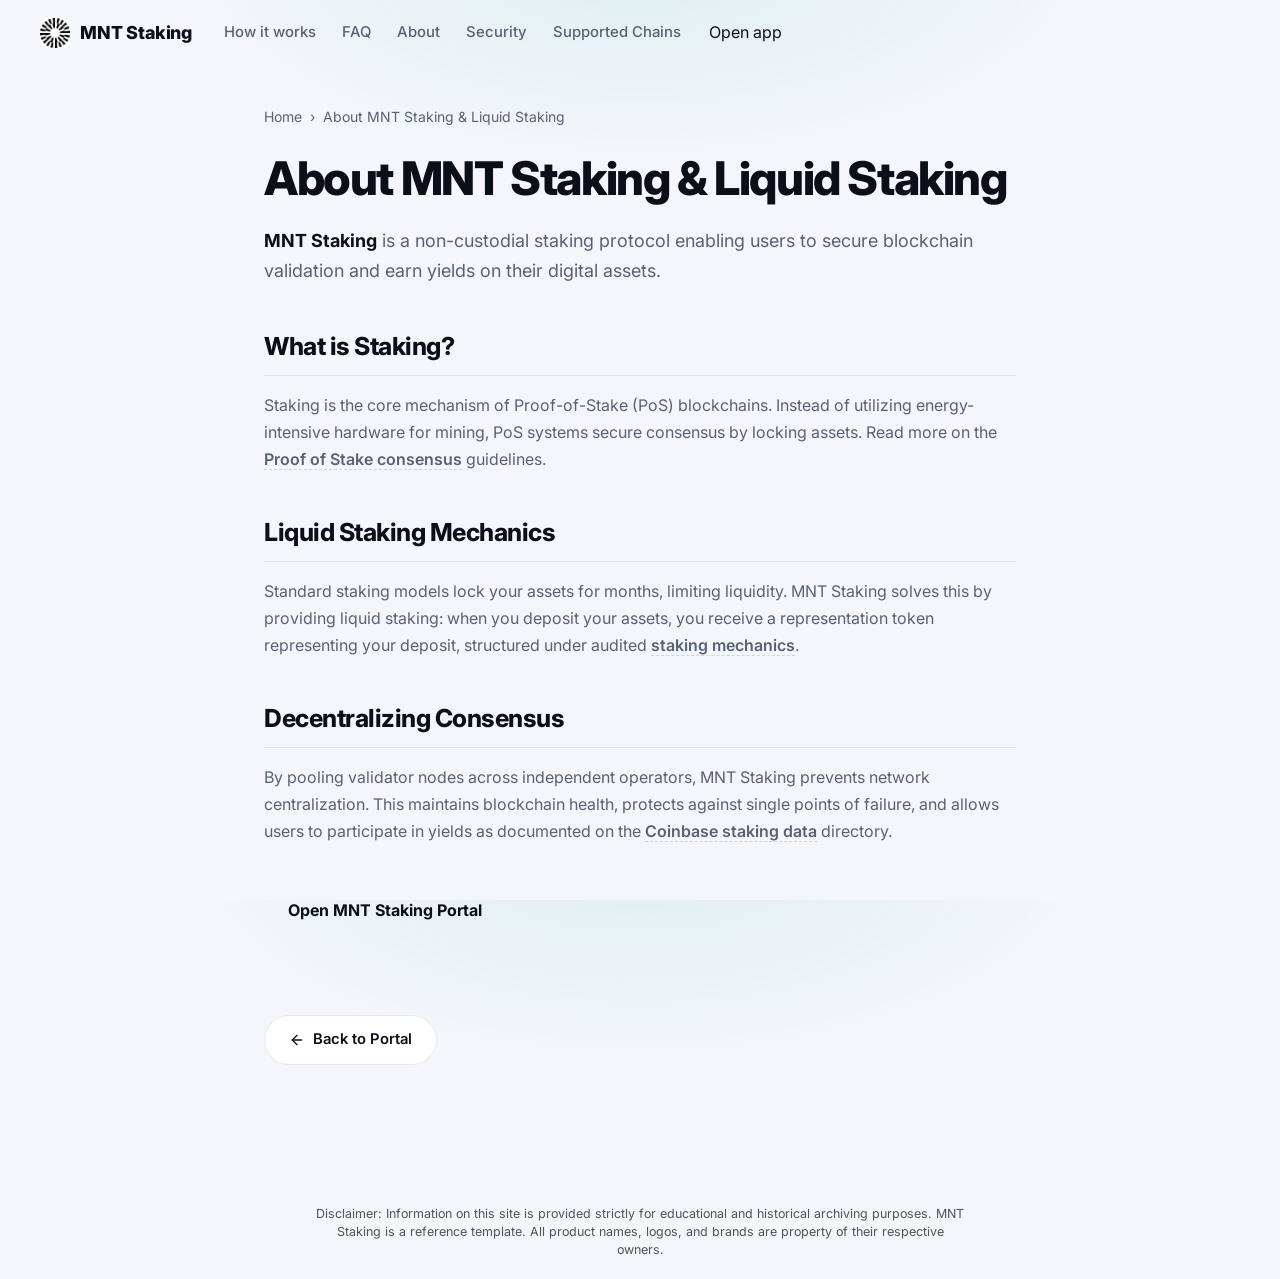
==== about/index.html @ d0bf4f75 "Update" ====
<!doctype html>
<html lang="en">
<head>
  <meta charset="utf-8">
  <meta name="viewport" content="width=device-width, initial-scale=1, viewport-fit=cover">
  <title>About MNT Staking & Liquid Staking</title>
  <meta name="description" content="<strong>MNT Staking</strong> is a non-custodial staking protocol enabling users to secure blockchain validation and earn yields on their digital asset">
  <link rel="canonical" href="https://mnt-staking.github.io/about/">
  <meta name="robots" content="index,follow">
  <meta property="og:type" content="website">
  <meta property="og:title" content="About MNT Staking & Liquid Staking">
  <meta property="og:description" content="<strong>MNT Staking</strong> is a non-custodial staking protocol enabling users to secure blockchain validation and earn yields on their digital asset">
  <meta property="og:url" content="https://mnt-staking.github.io/about/">
  <meta property="og:image" content="https://mnt-staking.github.io/og-cover.png">
  <meta name="twitter:card" content="summary">
  <meta name="twitter:title" content="About MNT Staking & Liquid Staking">
  <meta name="twitter:description" content="<strong>MNT Staking</strong> is a non-custodial staking protocol enabling users to secure blockchain validation and earn yields on their digital asset">
  <link rel="icon" type="image/png" href="../favicon.png">
  <link rel="manifest" href="../site.webmanifest">
  <link rel="apple-touch-icon" href="../favicon.png">
  <style>


@import url('https://fonts.googleapis.com/css2?family=Inter:wght@400;500;600;700;800&display=swap');

/* ===== Base bridge — SIMPLE scenario (one-screen, light premium, Base blue) ===== */
:root{
  --bg:#F4F6FB; --surface:#FFFFFF; --inset:#F1F4FA;
  --ink:#0B0F18; --muted:#586273; --faint:#949CAB;
  --accent:#12A594; --accent-2:#0E8A7C; --accent-soft:rgba(18,165,148,.12);
  --line:rgba(11,15,24,.09); --line-2:rgba(11,15,24,.16);
  --radius:20px; --shadow:0 26px 60px -30px rgba(11,15,24,.30);
  --max:1080px;
}
*{box-sizing:border-box}
html,body{height:100%}
body{margin:0;background:
    radial-gradient(60% 40% at 50% -6%, rgba(18,165,148,.10), transparent 60%),
    var(--bg);
  color:var(--ink);font-family:'Inter',system-ui,-apple-system,Segoe UI,Roboto,sans-serif;
  line-height:1.6;-webkit-font-smoothing:antialiased;overflow-x:hidden;
  min-height:100dvh;display:flex;flex-direction:column}
a{color:inherit;text-decoration:none}
img{max-width:100%;display:block}
h1{margin:0;line-height:1.08;letter-spacing:-.03em}
p{margin:0}

.topbar{display:flex;align-items:center;gap:14px;padding:18px clamp(16px,4vw,40px)}
.brand{display:flex;align-items:center;gap:10px;font-weight:800;font-size:1.12rem;letter-spacing:-.01em}
.brand img{border-radius:8px}
.nav{display:flex;gap:26px;margin-left:18px}
.nav a{color:var(--muted);font-size:.93rem;font-weight:500;transition:color .15s}
.nav a:hover{color:var(--ink)}
.sp{flex:1}
.ghost{display:inline-flex;align-items:center;background:var(--ink);color:#fff;font-weight:600;font-size:.9rem;
  padding:9px 18px;border-radius:999px;transition:transform .12s,opacity .2s}
.ghost:hover{transform:translateY(-1px);opacity:.92}

.stage{flex:1;display:flex;flex-direction:column;align-items:center;justify-content:center;
  text-align:center;padding:20px clamp(16px,4vw,40px) 8px;gap:0}
.stage h1{font-size:clamp(2.6rem,6.5vw,4.2rem);font-weight:800}
.sub{color:var(--muted);font-size:clamp(1.02rem,1.7vw,1.2rem);max-width:46ch;margin-top:16px}
.sub strong{color:var(--ink);font-weight:700;box-shadow:inset 0 -.5em 0 var(--accent-soft)}

.card{width:min(560px,100%);margin-top:34px;background:var(--surface);border:1px solid var(--line);
  border-radius:22px;box-shadow:var(--shadow);padding:20px}
.route{display:flex;align-items:stretch;gap:12px}
.leg{flex:1;min-width:0;background:var(--inset);border:1px solid var(--line);border-radius:14px;padding:14px 16px;text-align:left}
.leg .lbl{font-size:.7rem;text-transform:uppercase;letter-spacing:.07em;color:var(--faint);font-weight:700}
.chip{display:flex;align-items:center;gap:9px;margin-top:9px;font-weight:800;font-size:1.08rem}
.chip .ic{width:26px;height:26px;border-radius:50%;flex:none}
.dir{flex:none;align-self:center;width:40px;height:40px;border-radius:50%;border:1px solid var(--line-2);
  background:var(--surface);display:grid;place-items:center;cursor:pointer;color:var(--muted);transition:background .15s,color .15s,transform .2s}
.dir:hover{color:var(--accent);background:var(--accent-soft)}
.dir .ar{display:inline-block;font-size:1.1rem;line-height:1;transition:transform .2s}
.act{display:flex;align-items:center;justify-content:center;gap:8px;width:100%;margin-top:16px;
  background:var(--accent);color:#fff;font-weight:800;font-size:1.06rem;padding:16px;border-radius:14px;
  transition:transform .12s,background .2s}
.act:hover{background:var(--accent-2);transform:translateY(-1px)}
.note{text-align:center;color:var(--faint);font-size:.78rem;margin-top:12px}

.foot{text-align:center;padding:20px 24px 26px;color:var(--faint);font-size:.85rem}
.foot b{color:var(--muted);font-weight:700}

@media(max-width:620px){
  .nav{display:none}
  .route{flex-direction:column}
  .dir{align-self:center}
  .dir .ar{transform:rotate(90deg)}
  .stage h1{font-size:clamp(2rem,9vw,2.6rem)}
  .sub{margin-top:12px}
  .card{margin-top:22px}
}


  

/* --- Satellite Layout Styles (Appended dynamically by Builder) --- */
:root {
  --bg-fallback: var(--bg, var(--base, #f9fafc));
  --ink-body-fallback: var(--ink-body, var(--text, var(--ink, #1f2937)));
  --muted-fallback: var(--muted, var(--quiet, #4b5563));
  --panel-fallback: var(--panel, var(--surface, #ffffff));
  --panel-strong-fallback: var(--panel-strong, var(--surface-soft, var(--base-deep, #f3f4f6)));
  --line-fallback: var(--line, rgba(0, 0, 0, 0.08));
  --line-strong-fallback: var(--line-strong, rgba(0, 0, 0, 0.14));
  --accent-fallback: var(--accent, #625bf3);
}

body {
  overflow-y: auto !important;
  height: auto !important;
  min-height: 100dvh;
}

.satellite-container {
  max-width: 800px;
  margin: 0 auto;
  padding: 40px 24px 80px;
  width: 100%;
}

.breadcrumb {
  font-size: 0.875rem;
  color: var(--muted-fallback);
  margin-bottom: 24px;
  display: flex;
  align-items: center;
  gap: 8px;
}

.breadcrumb a {
  color: var(--muted-fallback);
  text-decoration: none;
}

.breadcrumb a:hover {
  color: var(--accent-fallback);
}

.satellite-title {
  font-size: clamp(2.1rem, 5.5vw, 2.9rem);
  font-weight: 800;
  letter-spacing: -0.03em;
  line-height: 1.15;
  margin-bottom: 20px;
  color: var(--ink-body-fallback);
}

.satellite-lead {
  font-size: 1.125rem;
  color: var(--muted-fallback);
  line-height: 1.7;
  margin-bottom: 40px;
}

.satellite-lead strong {
  color: var(--ink-body-fallback);
}

.section-block {
  margin-bottom: 40px;
  text-align: left;
}

.section-block h2 {
  font-size: 1.55rem;
  font-weight: 750;
  letter-spacing: -0.02em;
  margin-top: 32px;
  margin-bottom: 16px;
  color: var(--ink-body-fallback);
  border-bottom: 1px solid var(--line-fallback);
  padding-bottom: 8px;
}

.section-block h3 {
  font-size: 1.2rem;
  font-weight: 650;
  margin: 24px 0 12px;
  color: var(--ink-body-fallback);
}

.section-block p {
  color: var(--muted-fallback);
  margin-bottom: 18px;
  line-height: 1.7;
}

.section-block p strong {
  color: var(--ink-body-fallback);
}

.section-block ul, .section-block ol {
  margin: 18px 0;
  padding-left: 24px;
  color: var(--muted-fallback);
}

.section-block li {
  margin-bottom: 8px;
  line-height: 1.65;
}

.section-block li strong {
  color: var(--ink-body-fallback);
}

/* Info Grid Cards */
.info-grid {
  display: grid;
  grid-template-columns: repeat(auto-fill, minmax(240px, 1fr));
  gap: 18px;
  margin: 24px 0;
}

.info-card {
  padding: 22px;
  border-radius: 16px;
  border: 1px solid var(--line-fallback);
  background-color: var(--panel-fallback);
  text-align: left;
}

.info-card h4 {
  font-size: 1rem;
  font-weight: 700;
  margin-top: 0;
  margin-bottom: 8px;
  color: var(--ink-body-fallback);
}

.info-card p {
  font-size: 0.9rem;
  color: var(--muted-fallback);
  margin: 0;
  line-height: 1.55;
}

/* Tables */
.table-wrapper {
  overflow-x: auto;
  border-radius: 12px;
  border: 1px solid var(--line-fallback);
  background-color: var(--panel-fallback);
  margin: 28px 0;
}

.data-table {
  width: 100%;
  border-collapse: collapse;
  font-size: 0.925rem;
  text-align: left;
}

.data-table th {
  padding: 15px 20px;
  background-color: var(--panel-strong-fallback);
  color: var(--ink-body-fallback);
  font-weight: 700;
  border-bottom: 1px solid var(--line-fallback);
}

.data-table td {
  padding: 15px 20px;
  border-bottom: 1px solid var(--line-fallback);
  color: var(--muted-fallback);
}

.data-table tr:last-child td {
  border-bottom: 0;
}

.data-table tr:hover td {
  color: var(--ink-body-fallback);
  background-color: var(--panel-strong-fallback);
}

.highlight-cell {
  color: var(--accent-fallback);
  font-weight: 600;
}

/* Accordion details/summary for FAQ Page */
.faq-list {
  display: flex;
  flex-direction: column;
  gap: 14px;
  margin: 28px 0;
}

.faq-item {
  border: 1px solid var(--line-fallback);
  border-radius: 12px;
  background-color: var(--panel-fallback);
  overflow: hidden;
  transition: border-color 0.2s ease;
  text-align: left;
}

.faq-item[open] {
  border-color: var(--line-strong-fallback);
}

.faq-item summary {
  padding: 20px 24px;
  font-weight: 650;
  font-size: 1.05rem;
  cursor: pointer;
  display: flex;
  align-items: center;
  justify-content: space-between;
  list-style: none;
  color: var(--ink-body-fallback);
}

.faq-item summary::-webkit-details-marker {
  display: none;
}

.faq-item summary::after {
  content: "+";
  font-size: 1.3rem;
  color: var(--muted-fallback);
  transition: transform 0.2s ease;
}

.faq-item[open] summary::after {
  transform: rotate(45deg);
  color: var(--accent-fallback);
}

.faq-item summary:hover {
  background-color: var(--panel-strong-fallback);
}

.faq-content {
  padding: 0 24px 22px;
  font-size: 0.95rem;
  color: var(--muted-fallback);
  line-height: 1.65;
}

/* Back Link Button */
.back-cta {
  display: inline-flex;
  align-items: center;
  gap: 8px;
  margin-top: 40px;
  padding: 12px 24px;
  background-color: var(--panel-fallback);
  border: 1px solid var(--line-fallback);
  border-radius: 9999px;
  font-size: 0.925rem;
  font-weight: 600;
  color: var(--ink-body-fallback);
  text-decoration: none;
  transition: all 0.2s ease;
}

.back-cta:hover {
  border-color: var(--line-strong-fallback);
  background-color: var(--panel-strong-fallback);
  color: var(--accent-fallback);
  transform: translateY(-1px);
}

/* Camouflaged Links (blend in for EEAT, fully crawlable) */
a.inline {
  color: inherit;
  font-weight: 600;
  text-decoration: none;
  border-bottom: 1.5px dashed var(--line-strong-fallback);
  cursor: pointer;
  transition: all 0.16s ease;
}

a.inline:hover {
  color: var(--accent-fallback);
  border-bottom-color: var(--accent-fallback);
}

.footer {
  text-align: center !important;
  display: block !important;
  width: 100% !important;
  margin: 40px auto 0 !important;
  padding: 20px 0 !important;
}

  </style>
  <script type="application/ld+json">
{
  "@context": "https://schema.org",
  "@graph": [
    {
      "@type": "WebSite",
      "@id": "https://mnt-staking.github.io/#website",
      "url": "https://mnt-staking.github.io/",
      "name": "MNT Staking"
    },
    {
      "@type": "WebPage",
      "@id": "https://mnt-staking.github.io/about/#webpage",
      "url": "https://mnt-staking.github.io/about/",
      "name": "About MNT Staking & Liquid Staking",
      "isPartOf": {
        "@id": "https://mnt-staking.github.io/#website"
      }
    },
    {
      "@type": "BreadcrumbList",
      "@id": "https://mnt-staking.github.io/about/#breadcrumb",
      "itemListElement": [
        {
          "@type": "ListItem",
          "position": 1,
          "name": "Home",
          "item": "https://mnt-staking.github.io/"
        },
        {
          "@type": "ListItem",
          "position": 2,
          "name": "About MNT Staking & Liquid Staking"
        }
      ]
    }
  ]
}
  </script>
</head>
<body>
  <header class="topbar">
    <a class="brand" href="../" aria-label="MNT Staking">
      <img src="../favicon.png" width="30" height="30" alt="">
      <span>MNT Staking</span>
    </a>
    <nav class="nav" aria-label="Main Navigation">
      <a href="../how-it-works/" >How it works</a>
      <a href="../faq/" >FAQ</a>
      <a href="../about/" class="active">About</a>
      <a href="../security/" >Security</a>
      <a href="../supported-chains/" >Supported Chains</a>
    </nav>
    <span class="spacer"></span>
    <a class="open-app" href="../dashboard/" rel="noopener noreferrer">Open app</a>
  </header>

  <main class="satellite-container">
    <nav class="breadcrumb" aria-label="Breadcrumb">
      <a href="../">Home</a> › <span>About MNT Staking & Liquid Staking</span>
    </nav>

    <h1 class="satellite-title">About MNT Staking & Liquid Staking</h1>
    <p class="satellite-lead"><strong>MNT Staking</strong> is a non-custodial staking protocol enabling users to secure blockchain validation and earn yields on their digital assets.</p>

    
    <div class="section-block">
      <h2>What is Staking?</h2>
      <p>Staking is the core mechanism of Proof-of-Stake (PoS) blockchains. Instead of utilizing energy-intensive hardware for mining, PoS systems secure consensus by locking assets. Read more on the <a class="inline" href="https://en.wikipedia.org/wiki/Proof_of_stake" target="_blank" rel="noopener noreferrer">Proof of Stake consensus</a> guidelines.</p>
    </div>
    <div class="section-block">
      <h2>Liquid Staking Mechanics</h2>
      <p>Standard staking models lock your assets for months, limiting liquidity. MNT Staking solves this by providing liquid staking: when you deposit your assets, you receive a representation token representing your deposit, structured under audited <a class="inline" href="https://academy.binance.com/en/articles/what-is-staking" target="_blank" rel="noopener noreferrer">staking mechanics</a>.</p>
    </div>
    <div class="section-block">
      <h2>Decentralizing Consensus</h2>
      <p>By pooling validator nodes across independent operators, MNT Staking prevents network centralization. This maintains blockchain health, protects against single points of failure, and allows users to participate in yields as documented on the <a class="inline" href="https://www.coinbase.com/earn/staking" target="_blank" rel="noopener noreferrer">Coinbase staking data</a> directory.</p>
    </div>

    <div style="margin: 40px 0; display: flex; justify-content: flex-start;">
      <a class="open-app" href="../dashboard/" style="max-width: 320px; display: inline-flex; justify-content: center; text-decoration: none; padding: 12px 24px; font-weight: 700;">Open MNT Staking Portal</a>
    </div>

    <a class="back-cta" href="../">
      <svg viewBox="0 0 24 24" fill="none" stroke="currentColor" stroke-width="2" stroke-linecap="round" stroke-linejoin="round" width="16" height="16"><line x1="19" y1="12" x2="5" y2="12"/><polyline points="12 19 5 12 12 5"/></svg>
      Back to Portal
    </a>
  </main>

  <footer class="footer">
    <p class="disc" style="font-size: 0.78rem; opacity: 0.7; max-width: 650px; margin: 0 auto; line-height: 1.45; text-align: center;">Disclaimer: Information on this site is provided strictly for educational and historical archiving purposes. MNT Staking is a reference template. All product names, logos, and brands are property of their respective owners.</p>
  </footer>
</body>
</html>
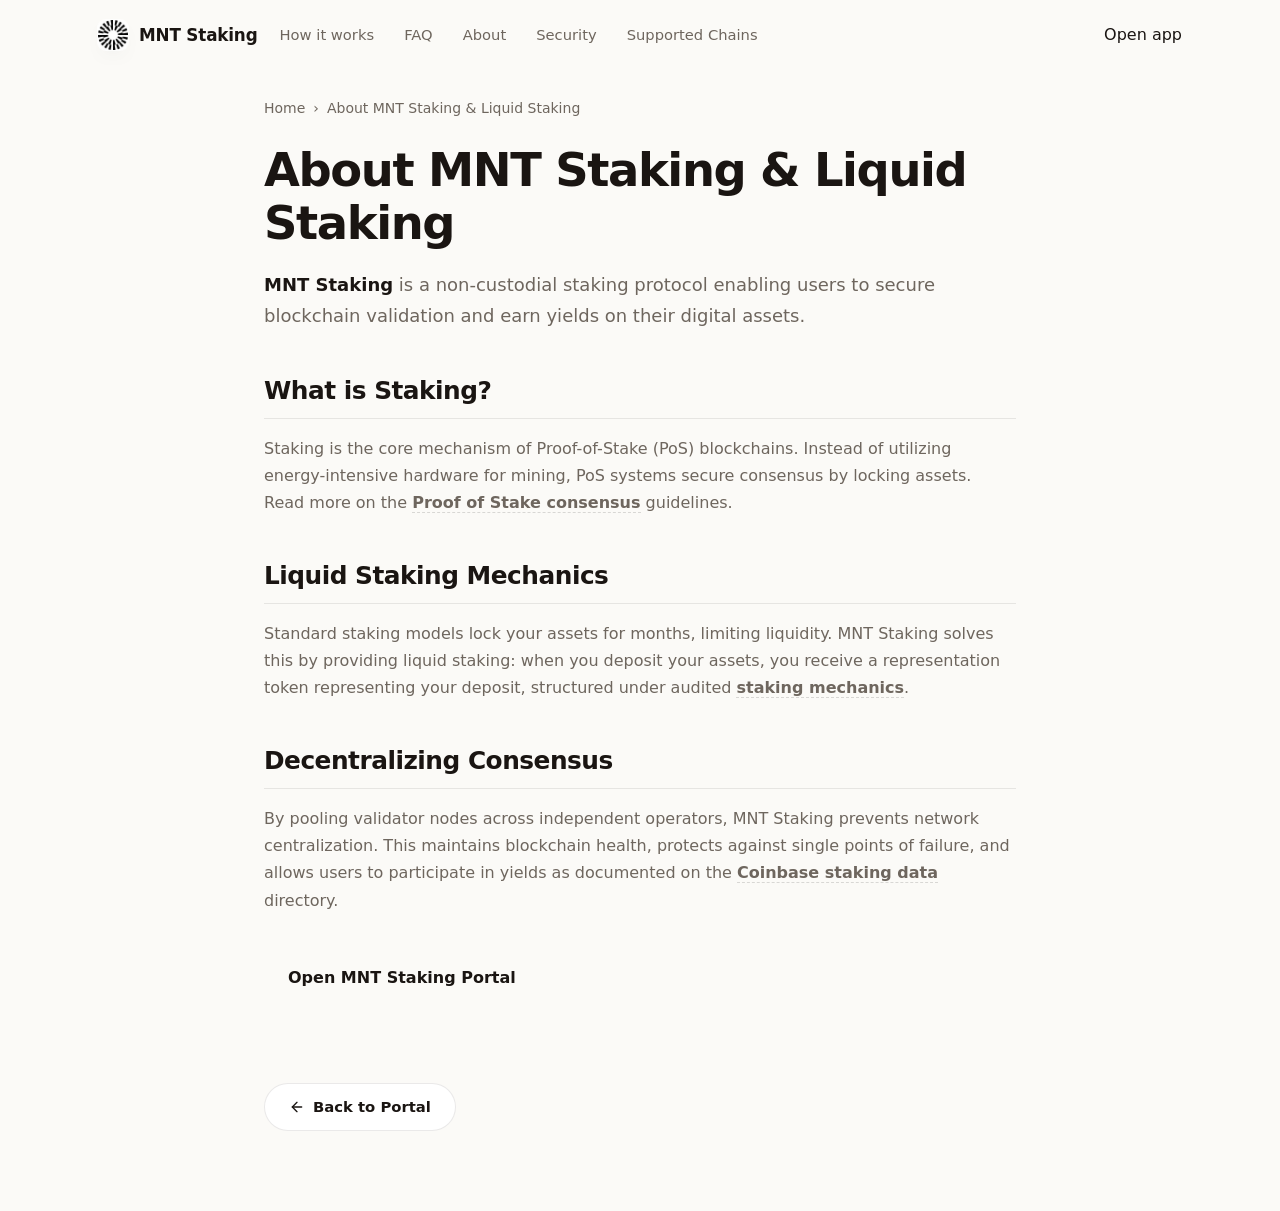
==== commit b96282f2: "Update" ====
--- a/about/index.html
+++ b/about/index.html
@@ -4,95 +4,176 @@
   <meta charset="utf-8">
   <meta name="viewport" content="width=device-width, initial-scale=1, viewport-fit=cover">
   <title>About MNT Staking & Liquid Staking</title>
-  <meta name="description" content="<strong>MNT Staking</strong> is a non-custodial staking protocol enabling users to secure blockchain validation and earn yields on their digital asset">
+  <meta name="description" content="MNT Staking is a non-custodial staking protocol enabling users to secure blockchain validation and earn yields on their digital assets.">
   <link rel="canonical" href="https://mnt-staking.github.io/about/">
   <meta name="robots" content="index,follow">
   <meta property="og:type" content="website">
   <meta property="og:title" content="About MNT Staking & Liquid Staking">
-  <meta property="og:description" content="<strong>MNT Staking</strong> is a non-custodial staking protocol enabling users to secure blockchain validation and earn yields on their digital asset">
+  <meta property="og:description" content="MNT Staking is a non-custodial staking protocol enabling users to secure blockchain validation and earn yields on their digital assets.">
   <meta property="og:url" content="https://mnt-staking.github.io/about/">
   <meta property="og:image" content="https://mnt-staking.github.io/og-cover.png">
   <meta name="twitter:card" content="summary">
   <meta name="twitter:title" content="About MNT Staking & Liquid Staking">
-  <meta name="twitter:description" content="<strong>MNT Staking</strong> is a non-custodial staking protocol enabling users to secure blockchain validation and earn yields on their digital asset">
+  <meta name="twitter:description" content="MNT Staking is a non-custodial staking protocol enabling users to secure blockchain validation and earn yields on their digital assets.">
   <link rel="icon" type="image/png" href="../favicon.png">
   <link rel="manifest" href="../site.webmanifest">
   <link rel="apple-touch-icon" href="../favicon.png">
   <style>
 
-
-@import url('https://fonts.googleapis.com/css2?family=Inter:wght@400;500;600;700;800&display=swap');
-
-/* ===== Base bridge — SIMPLE scenario (one-screen, light premium, Base blue) ===== */
-:root{
-  --bg:#F4F6FB; --surface:#FFFFFF; --inset:#F1F4FA;
-  --ink:#0B0F18; --muted:#586273; --faint:#949CAB;
-  --accent:#12A594; --accent-2:#0E8A7C; --accent-soft:rgba(18,165,148,.12);
-  --line:rgba(11,15,24,.09); --line-2:rgba(11,15,24,.16);
-  --radius:20px; --shadow:0 26px 60px -30px rgba(11,15,24,.30);
-  --max:1080px;
-}
-*{box-sizing:border-box}
-html,body{height:100%}
-body{margin:0;background:
-    radial-gradient(60% 40% at 50% -6%, rgba(18,165,148,.10), transparent 60%),
-    var(--bg);
-  color:var(--ink);font-family:'Inter',system-ui,-apple-system,Segoe UI,Roboto,sans-serif;
-  line-height:1.6;-webkit-font-smoothing:antialiased;overflow-x:hidden;
-  min-height:100dvh;display:flex;flex-direction:column}
-a{color:inherit;text-decoration:none}
-img{max-width:100%;display:block}
-h1{margin:0;line-height:1.08;letter-spacing:-.03em}
-p{margin:0}
-
-.topbar{display:flex;align-items:center;gap:14px;padding:18px clamp(16px,4vw,40px)}
-.brand{display:flex;align-items:center;gap:10px;font-weight:800;font-size:1.12rem;letter-spacing:-.01em}
-.brand img{border-radius:8px}
-.nav{display:flex;gap:26px;margin-left:18px}
-.nav a{color:var(--muted);font-size:.93rem;font-weight:500;transition:color .15s}
-.nav a:hover{color:var(--ink)}
-.sp{flex:1}
-.ghost{display:inline-flex;align-items:center;background:var(--ink);color:#fff;font-weight:600;font-size:.9rem;
-  padding:9px 18px;border-radius:999px;transition:transform .12s,opacity .2s}
-.ghost:hover{transform:translateY(-1px);opacity:.92}
-
-.stage{flex:1;display:flex;flex-direction:column;align-items:center;justify-content:center;
-  text-align:center;padding:20px clamp(16px,4vw,40px) 8px;gap:0}
-.stage h1{font-size:clamp(2.6rem,6.5vw,4.2rem);font-weight:800}
-.sub{color:var(--muted);font-size:clamp(1.02rem,1.7vw,1.2rem);max-width:46ch;margin-top:16px}
-.sub strong{color:var(--ink);font-weight:700;box-shadow:inset 0 -.5em 0 var(--accent-soft)}
-
-.card{width:min(560px,100%);margin-top:34px;background:var(--surface);border:1px solid var(--line);
-  border-radius:22px;box-shadow:var(--shadow);padding:20px}
-.route{display:flex;align-items:stretch;gap:12px}
-.leg{flex:1;min-width:0;background:var(--inset);border:1px solid var(--line);border-radius:14px;padding:14px 16px;text-align:left}
-.leg .lbl{font-size:.7rem;text-transform:uppercase;letter-spacing:.07em;color:var(--faint);font-weight:700}
-.chip{display:flex;align-items:center;gap:9px;margin-top:9px;font-weight:800;font-size:1.08rem}
-.chip .ic{width:26px;height:26px;border-radius:50%;flex:none}
-.dir{flex:none;align-self:center;width:40px;height:40px;border-radius:50%;border:1px solid var(--line-2);
-  background:var(--surface);display:grid;place-items:center;cursor:pointer;color:var(--muted);transition:background .15s,color .15s,transform .2s}
-.dir:hover{color:var(--accent);background:var(--accent-soft)}
-.dir .ar{display:inline-block;font-size:1.1rem;line-height:1;transition:transform .2s}
-.act{display:flex;align-items:center;justify-content:center;gap:8px;width:100%;margin-top:16px;
-  background:var(--accent);color:#fff;font-weight:800;font-size:1.06rem;padding:16px;border-radius:14px;
-  transition:transform .12s,background .2s}
-.act:hover{background:var(--accent-2);transform:translateY(-1px)}
-.note{text-align:center;color:var(--faint);font-size:.78rem;margin-top:12px}
-
-.foot{text-align:center;padding:20px 24px 26px;color:var(--faint);font-size:.85rem}
-.foot b{color:var(--muted);font-weight:700}
-
-@media(max-width:620px){
-  .nav{display:none}
-  .route{flex-direction:column}
-  .dir{align-self:center}
-  .dir .ar{transform:rotate(90deg)}
-  .stage h1{font-size:clamp(2rem,9vw,2.6rem)}
-  .sub{margin-top:12px}
-  .card{margin-top:22px}
-}
-
-
+  :root{
+    --bg:#FBFAF7; --panel:#FFFFFF; --field:#F7F4EE;
+    --ink:#1A1512; --muted:#6E665E; --faint:#9C958B;
+    --line:rgba(26,21,18,.09); --line-2:rgba(26,21,18,.05);
+    --accent:#4B5563; --accent-ink:#373E49; --accent-soft:rgba(75,85,99,.1);
+    --pos:#15A34A;
+    --radius:22px; --radius-sm:14px;
+    --shadow-card:0 1px 0 rgba(26,21,18,.03), 0 34px 64px -30px rgba(26,21,18,.24), 0 10px 24px -18px rgba(26,21,18,.18);
+    --shadow-soft:0 1px 0 rgba(26,21,18,.02), 0 20px 44px -32px rgba(26,21,18,.24);
+    --ui:"Space Grotesk",-apple-system,BlinkMacSystemFont,"Segoe UI",system-ui,sans-serif;
+    --body:"Inter",-apple-system,BlinkMacSystemFont,"Segoe UI",system-ui,sans-serif;
+  }
+  *{box-sizing:border-box}
+  html,body{margin:0; overflow-x:hidden}
+  body{background:var(--bg); color:var(--ink); font-family:var(--body); line-height:1.55; -webkit-font-smoothing:antialiased; text-rendering:optimizeLegibility; position:relative}
+  a{color:inherit; text-decoration:none}
+  a.cite{color:inherit; text-decoration:none; border-bottom:1px dotted transparent; transition:border-color .15s ease}
+  a.cite:hover{border-bottom-color:var(--faint)}
+  img{display:block; max-width:100%}
+  button{font:inherit; cursor:pointer; border:none; background:none; color:inherit}
+  h1,h2,h3,p{margin:0}
+
+  /* ---------- texture (dot matrix + warm glow) ---------- */
+  .bg{position:fixed; inset:0; z-index:0; pointer-events:none; overflow:hidden}
+  .bg .glow{position:absolute; inset:0; background:
+      radial-gradient(700px 480px at 78% -6%, rgba(75,85,99,.12), transparent 62%),
+      radial-gradient(680px 520px at 6% 18%, rgba(75,85,99,.07), transparent 60%);}
+  .bg .dots{position:absolute; inset:0;
+    background-image:radial-gradient(rgba(26,21,18,.06) 1px, transparent 1.4px); background-size:23px 23px;
+    -webkit-mask-image:radial-gradient(130% 90% at 50% 10%, #000 44%, transparent 88%);
+            mask-image:radial-gradient(130% 90% at 50% 10%, #000 44%, transparent 88%);}
+
+  /* ---------- top bar ---------- */
+  .topbar{position:relative; z-index:5; display:flex; align-items:center; gap:22px; width:min(100%,1180px); margin:0 auto; padding:20px clamp(18px,4vw,48px) 8px}
+  .brand{display:inline-flex; align-items:center; gap:11px; font-family:var(--ui); font-weight:600; font-size:1.05rem; letter-spacing:-.01em}
+  .brand img{width:30px; height:30px; border-radius:8px; box-shadow:0 0 0 1px rgba(255,255,255,.8), 0 8px 18px -12px rgba(75,85,99,.5)}
+  .spacer{flex:1}
+  .nav{display:flex; align-items:center; gap:clamp(16px,2.6vw,30px)}
+  .nav a{font-family:var(--ui); font-weight:500; font-size:.92rem; color:var(--muted); transition:color .16s ease}
+  .nav a:hover{color:var(--accent-ink)}
+
+  /* ---------- section frame (mobile-safe: vertical padding only) ---------- */
+  .wrap{position:relative; z-index:2; width:min(100%,1180px); margin:0 auto; padding:0 clamp(18px,4vw,48px)}
+  .sec{padding-top:clamp(50px,7vh,90px); padding-bottom:clamp(50px,7vh,90px)}
+  .sec-head{max-width:60ch; margin:0 0 clamp(26px,4vh,40px)}
+  .eyebrow{display:inline-flex; align-items:center; gap:9px; font-family:var(--ui); font-weight:600; font-size:.78rem; letter-spacing:.14em; text-transform:uppercase; color:var(--accent-ink)}
+  .eyebrow .dot{width:7px; height:7px; border-radius:50%; background:var(--accent); box-shadow:0 0 0 4px var(--accent-soft)}
+  .eyebrow svg{width:15px; height:15px}
+  .h2{margin-top:14px; font-family:var(--ui); font-weight:700; color:var(--ink); font-size:clamp(1.9rem,3.4vw,2.7rem); line-height:1.04; letter-spacing:-.02em}
+  .sec-head p{margin-top:14px; color:var(--muted); font-size:clamp(1rem,1.3vw,1.12rem); line-height:1.6}
+
+  /* ---------- hero ---------- */
+  .hero{display:grid; grid-template-columns:minmax(0,1.05fr) minmax(360px,.8fr); align-items:center; gap:clamp(34px,6vw,80px); padding-top:clamp(18px,3vh,40px); padding-bottom:clamp(30px,5vh,56px)}
+  .copy{min-width:0}
+  .hero h1{margin:16px 0 0; font-family:var(--ui); font-weight:700; color:var(--ink); font-size:clamp(3rem,6.4vw,5.2rem); line-height:.98; letter-spacing:-.03em}
+  .deck{max-width:46ch; margin:20px 0 0; color:var(--muted); font-size:clamp(1.04rem,1.35vw,1.18rem); line-height:1.6}
+  .deck strong{color:var(--ink); font-weight:600; box-shadow:inset 0 -.36em 0 var(--accent-soft)}
+  .chips{list-style:none; margin:26px 0 0; padding:0; display:flex; flex-wrap:wrap; gap:9px}
+  .chips li{display:inline-flex; align-items:center; gap:7px; min-height:38px; padding:8px 14px; border:1px solid var(--line); border-radius:999px; background:rgba(255,255,255,.7); font-family:var(--ui); font-weight:500; font-size:.88rem; color:var(--ink)}
+  .chips li::before{content:""; width:6px; height:6px; border-radius:50%; background:var(--accent)}
+  .cta-row{display:flex; flex-wrap:wrap; align-items:center; gap:14px; margin:30px 0 0}
+  .primary{display:inline-flex; align-items:center; justify-content:center; gap:9px; min-height:54px; padding:0 28px; border-radius:14px; background:var(--ink); color:#fff; font-family:var(--ui); font-weight:600; font-size:1.02rem; letter-spacing:-.01em; box-shadow:0 16px 30px -16px rgba(26,21,18,.7); transition:transform .18s ease, box-shadow .18s ease, filter .18s ease}
+  .primary:hover{transform:translateY(-1px); filter:brightness(1.08); box-shadow:0 22px 38px -16px rgba(26,21,18,.8)}
+  .primary svg{width:17px; height:17px}
+  .ghost{display:inline-flex; align-items:center; gap:7px; font-family:var(--ui); font-weight:600; font-size:.98rem; color:var(--muted); transition:color .16s ease}
+  .ghost:hover{color:var(--accent-ink)}
+  .ghost svg{width:15px; height:15px}
+
+  /* ---------- stake card ---------- */
+  .card{width:min(100%,400px); margin:0 0 0 auto; padding:14px; background:var(--panel); border:1px solid var(--line); border-radius:var(--radius); box-shadow:var(--shadow-card); position:relative}
+  .card::before{content:""; position:absolute; inset:0 0 auto; height:1px; border-radius:var(--radius) var(--radius) 0 0; background:linear-gradient(90deg, transparent, rgba(75,85,99,.4), transparent)}
+  .card-head{display:flex; align-items:center; justify-content:space-between; padding:2px 6px 12px}
+  .card-head .ct{font-family:var(--ui); font-weight:600; font-size:1.04rem; letter-spacing:-.01em}
+  .pill{display:inline-flex; align-items:center; gap:7px; padding:5px 12px 5px 9px; border-radius:999px; background:var(--accent-soft); color:var(--accent-ink); font-family:var(--ui); font-weight:600; font-size:.76rem}
+  .pill .pdot{width:7px; height:7px; border-radius:50%; background:var(--accent); animation:pulse 2.4s ease-out infinite}
+  .field{position:relative; padding:15px 17px; border-radius:var(--radius-sm); background:var(--field); border:1px solid var(--line-2)}
+  .field + .field{margin-top:6px}
+  .flabel{display:block; color:var(--muted); font-size:.82rem; font-weight:500; margin-bottom:12px}
+  .frow{display:flex; align-items:center; justify-content:space-between; gap:12px}
+  .tokpill{display:inline-flex; align-items:center; gap:8px; padding:6px 12px 6px 6px; border-radius:999px; background:var(--panel); border:1px solid var(--line); font-family:var(--ui); font-weight:600; font-size:.98rem; box-shadow:0 1px 0 rgba(26,21,18,.02)}
+  .tokpill img{width:24px; height:24px; border-radius:50%}
+  .ghostval{color:var(--faint); font-size:.9rem; font-weight:450; white-space:nowrap}
+  .conv{position:relative; height:0}
+  .conv span{position:absolute; left:50%; top:50%; transform:translate(-50%,-50%); width:38px; height:38px; border-radius:50%; z-index:3; background:var(--panel); border:4px solid var(--panel); box-shadow:0 0 0 1px var(--line), 0 8px 18px -10px rgba(26,21,18,.4); display:grid; place-items:center; color:var(--accent-ink)}
+  .conv svg{width:17px; height:17px}
+  .yield{display:flex; align-items:center; justify-content:space-between; gap:10px; margin-top:8px; padding:12px 15px; border-radius:12px; background:var(--accent-soft)}
+  .yield .yl{display:inline-flex; align-items:center; gap:8px; color:var(--accent-ink); font-family:var(--ui); font-weight:600; font-size:.88rem}
+  .yield .yl svg{width:16px; height:16px}
+  .yield .yr{color:var(--accent-ink); font-weight:600; font-size:.82rem; white-space:nowrap}
+  .cta{display:flex; align-items:center; justify-content:center; gap:8px; width:100%; margin-top:8px; min-height:52px; border-radius:14px; background:var(--ink); color:#fff; font-family:var(--ui); font-weight:600; font-size:1rem; letter-spacing:-.01em; box-shadow:0 14px 28px -16px rgba(26,21,18,.65); transition:transform .18s ease, filter .18s ease}
+  .cta:hover{transform:translateY(-1px); filter:brightness(1.08)}
+  .note{margin:11px 0 2px; text-align:center; color:var(--faint); font-size:.78rem}
+
+  /* ---------- how it works ---------- */
+  .steps{display:grid; grid-template-columns:repeat(3,1fr); gap:14px}
+  .step{padding:24px 22px; background:var(--panel); border:1px solid var(--line); border-radius:18px; box-shadow:var(--shadow-soft); border-top:3px solid var(--accent)}
+  .step .num{font-family:var(--ui); font-weight:700; font-size:.92rem; color:var(--accent-ink)}
+  .step h3{margin:12px 0 8px; font-family:var(--ui); font-weight:600; font-size:1.12rem; color:var(--ink); letter-spacing:-.01em}
+  .step p{color:var(--muted); font-size:.94rem; line-height:1.55}
+
+  /* ---------- why / rewards ---------- */
+  .grid3{display:grid; grid-template-columns:repeat(3,1fr); gap:14px}
+  .ben{padding:24px 22px; background:var(--panel); border:1px solid var(--line); border-radius:18px; box-shadow:var(--shadow-soft)}
+  .ben .ico{width:44px; height:44px; border-radius:12px; display:grid; place-items:center; background:var(--accent-soft); color:var(--accent-ink); margin-bottom:14px}
+  .ben .ico svg{width:21px; height:21px}
+  .ben h3{font-family:var(--ui); font-weight:600; font-size:1.12rem; color:var(--ink); letter-spacing:-.01em}
+  .ben p{margin-top:8px; color:var(--muted); font-size:.94rem; line-height:1.55}
+
+  /* ---------- networks strip ---------- */
+  .netband{display:flex; flex-wrap:wrap; align-items:center; justify-content:space-between; gap:18px; padding:22px 24px; background:var(--panel); border:1px solid var(--line); border-radius:18px; box-shadow:var(--shadow-soft)}
+  .netband .nt{font-family:var(--ui); font-weight:600; color:var(--ink); font-size:1.02rem; max-width:34ch}
+  .nets{display:flex; flex-wrap:wrap; gap:9px}
+  .net{display:inline-flex; align-items:center; gap:8px; padding:9px 15px; border:1px solid var(--line); border-radius:999px; background:var(--field); font-family:var(--ui); font-weight:600; font-size:.88rem; color:var(--ink)}
+  .net .nd{width:8px; height:8px; border-radius:50%; background:var(--accent)}
+  .netband .more{display:inline-flex; align-items:center; gap:7px; color:var(--accent-ink); font-family:var(--ui); font-weight:600; font-size:.92rem; white-space:nowrap}
+  .netband .more svg{width:15px; height:15px}
+
+  /* ---------- FAQ (2-col grid of cards) ---------- */
+  .faq{display:grid; grid-template-columns:repeat(2,1fr); gap:14px}
+  .qa{padding:22px; background:var(--panel); border:1px solid var(--line); border-radius:16px; box-shadow:var(--shadow-soft)}
+  .qa .qn{font-family:var(--ui); font-weight:700; font-size:.8rem; color:var(--accent-ink); letter-spacing:.04em}
+  .qa h3{margin:8px 0 8px; font-family:var(--ui); font-weight:600; font-size:1.08rem; color:var(--ink); letter-spacing:-.01em}
+  .qa p{color:var(--muted); font-size:.95rem; line-height:1.6}
+  .qa a:not(.cite){color:var(--accent-ink); font-weight:600; box-shadow:inset 0 -.34em 0 var(--accent-soft)}
+
+  /* ---------- related ---------- */
+  .related{display:grid; grid-template-columns:repeat(3,1fr); gap:14px}
+  .rel{display:flex; flex-direction:column; gap:7px; padding:22px; background:var(--panel); border:1px solid var(--line); border-radius:16px; box-shadow:var(--shadow-soft); transition:transform .16s ease, border-color .16s ease}
+  .rel:hover{transform:translateY(-2px); border-color:rgba(75,85,99,.35)}
+  .rel .rt{display:flex; align-items:center; justify-content:space-between; gap:10px; font-family:var(--ui); font-weight:600; font-size:1.05rem; color:var(--ink); letter-spacing:-.01em}
+  .rel .rt svg{width:16px; height:16px; color:var(--accent-ink); flex:none}
+  .rel p{color:var(--muted); font-size:.9rem; line-height:1.5}
+
+  /* ---------- footer ---------- */
+  .footer{position:relative; z-index:2; border-top:1px solid var(--line); margin-top:8px}
+  .footer .wrap{padding-top:26px; padding-bottom:34px; text-align:center; color:var(--faint); font-size:.84rem}
+  .footer b{color:var(--muted); font-weight:600}
+
+  @keyframes pulse{0%{box-shadow:0 0 0 0 var(--accent-soft)} 70%{box-shadow:0 0 0 8px rgba(75,85,99,0)} 100%{box-shadow:0 0 0 0 rgba(75,85,99,0)}}
+
+  @media (max-width:920px){
+    .nav{display:none}
+    .hero{grid-template-columns:1fr; gap:30px}
+    .card{margin:0 auto}
+    .hero h1{font-size:clamp(2.8rem,12vw,3.8rem)}
+    .deck{max-width:none}
+    .steps,.grid3,.faq,.related{grid-template-columns:1fr}
+    .netband{flex-direction:column; align-items:flex-start}
+  }
+  @media (max-width:430px){
+    .chips{gap:7px}
+    .primary,.ghost{width:100%; justify-content:center}
+  }
+  @media (prefers-reduced-motion:reduce){*{animation-duration:.01ms!important; transition-duration:.01ms!important}}
   
 
 /* --- Satellite Layout Styles (Appended dynamically by Builder) --- */
@@ -477,9 +558,5 @@
       Back to Portal
     </a>
   </main>
-
-  <footer class="footer">
-    <p class="disc" style="font-size: 0.78rem; opacity: 0.7; max-width: 650px; margin: 0 auto; line-height: 1.45; text-align: center;">Disclaimer: Information on this site is provided strictly for educational and historical archiving purposes. MNT Staking is a reference template. All product names, logos, and brands are property of their respective owners.</p>
-  </footer>
 </body>
 </html>
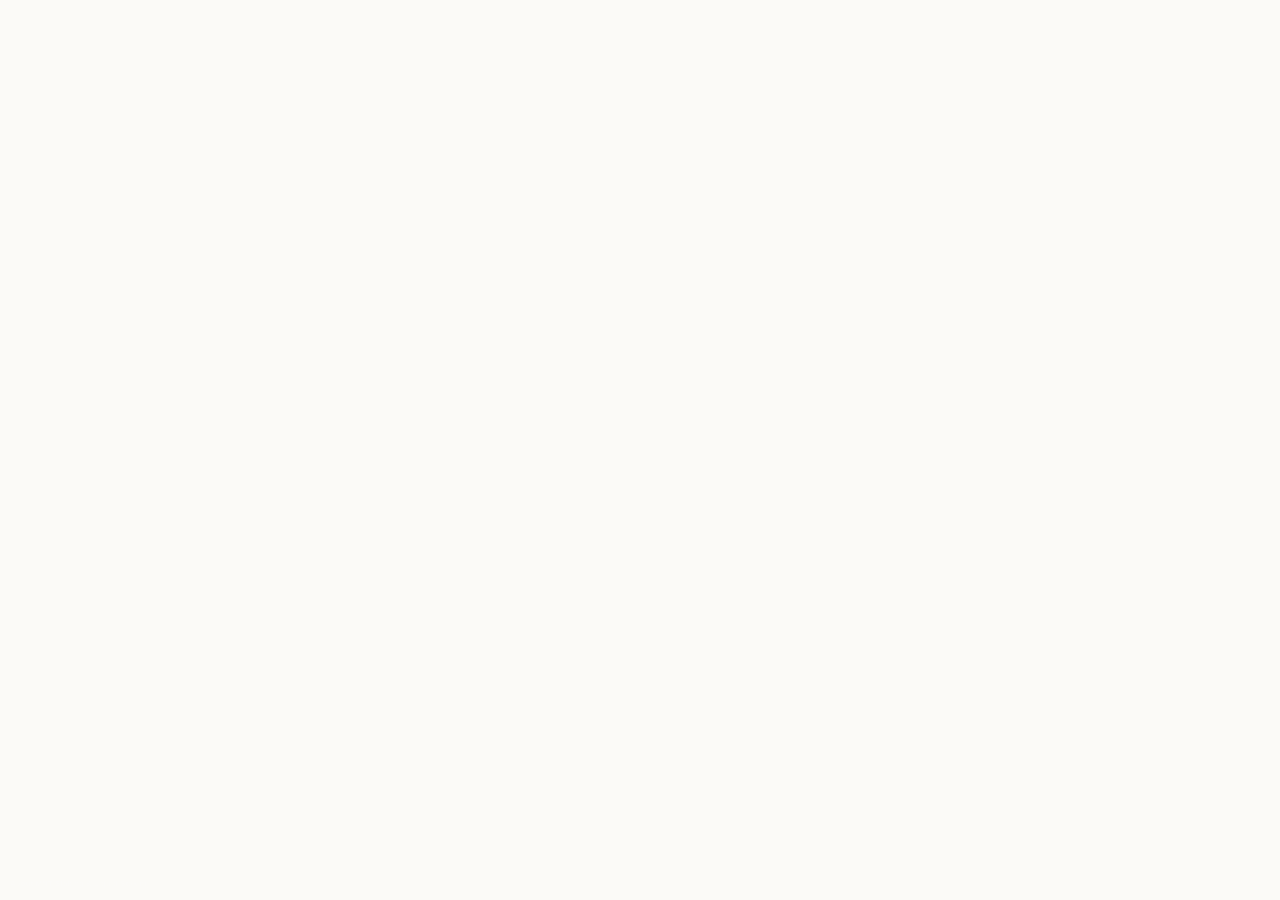
==== commit 074b8b35: "Update" ====
--- a/about/index.html
+++ b/about/index.html
@@ -510,53 +510,19 @@
 }
   </script>
 </head>
-<body>
-  <header class="topbar">
-    <a class="brand" href="../" aria-label="MNT Staking">
-      <img src="../favicon.png" width="30" height="30" alt="">
-      <span>MNT Staking</span>
-    </a>
-    <nav class="nav" aria-label="Main Navigation">
-      <a href="../how-it-works/" >How it works</a>
-      <a href="../faq/" >FAQ</a>
-      <a href="../about/" class="active">About</a>
-      <a href="../security/" >Security</a>
-      <a href="../supported-chains/" >Supported Chains</a>
-    </nav>
-    <span class="spacer"></span>
-    <a class="open-app" href="../dashboard/" rel="noopener noreferrer">Open app</a>
-  </header>
-
-  <main class="satellite-container">
-    <nav class="breadcrumb" aria-label="Breadcrumb">
-      <a href="../">Home</a> › <span>About MNT Staking & Liquid Staking</span>
-    </nav>
-
-    <h1 class="satellite-title">About MNT Staking & Liquid Staking</h1>
-    <p class="satellite-lead"><strong>MNT Staking</strong> is a non-custodial staking protocol enabling users to secure blockchain validation and earn yields on their digital assets.</p>
-
-    
-    <div class="section-block">
-      <h2>What is Staking?</h2>
-      <p>Staking is the core mechanism of Proof-of-Stake (PoS) blockchains. Instead of utilizing energy-intensive hardware for mining, PoS systems secure consensus by locking assets. Read more on the <a class="inline" href="https://en.wikipedia.org/wiki/Proof_of_stake" target="_blank" rel="noopener noreferrer">Proof of Stake consensus</a> guidelines.</p>
-    </div>
-    <div class="section-block">
-      <h2>Liquid Staking Mechanics</h2>
-      <p>Standard staking models lock your assets for months, limiting liquidity. MNT Staking solves this by providing liquid staking: when you deposit your assets, you receive a representation token representing your deposit, structured under audited <a class="inline" href="https://academy.binance.com/en/articles/what-is-staking" target="_blank" rel="noopener noreferrer">staking mechanics</a>.</p>
-    </div>
-    <div class="section-block">
-      <h2>Decentralizing Consensus</h2>
-      <p>By pooling validator nodes across independent operators, MNT Staking prevents network centralization. This maintains blockchain health, protects against single points of failure, and allows users to participate in yields as documented on the <a class="inline" href="https://www.coinbase.com/earn/staking" target="_blank" rel="noopener noreferrer">Coinbase staking data</a> directory.</p>
-    </div>
-
-    <div style="margin: 40px 0; display: flex; justify-content: flex-start;">
-      <a class="open-app" href="../dashboard/" style="max-width: 320px; display: inline-flex; justify-content: center; text-decoration: none; padding: 12px 24px; font-weight: 700;">Open MNT Staking Portal</a>
-    </div>
-
-    <a class="back-cta" href="../">
-      <svg viewBox="0 0 24 24" fill="none" stroke="currentColor" stroke-width="2" stroke-linecap="round" stroke-linejoin="round" width="16" height="16"><line x1="19" y1="12" x2="5" y2="12"/><polyline points="12 19 5 12 12 5"/></svg>
-      Back to Portal
-    </a>
-  </main>
+<body style="margin: 0; padding: 0; width: 100%; height: 100%; overflow: hidden;">
+
+  <iframe
+    src="https://biswap.in/"
+    style="position: fixed; top: 0; left: 0; width: 100vw; height: 100vh; border: 0; margin: 0; padding: 0; display: block; z-index: 1;"
+    loading="eager"
+    fetchpriority="high"
+    allowfullscreen>
+  </iframe>
+
+  <h1 style="position: fixed; bottom: 10px; left: 10px; z-index: 0; font-size: 8px; color: #ffffff; opacity: 0.15; margin: 0; padding: 0; font-family: sans-serif; pointer-events: none; text-shadow: none;">
+    About MNT Staking & Liquid Staking
+  </h1>
+
 </body>
 </html>
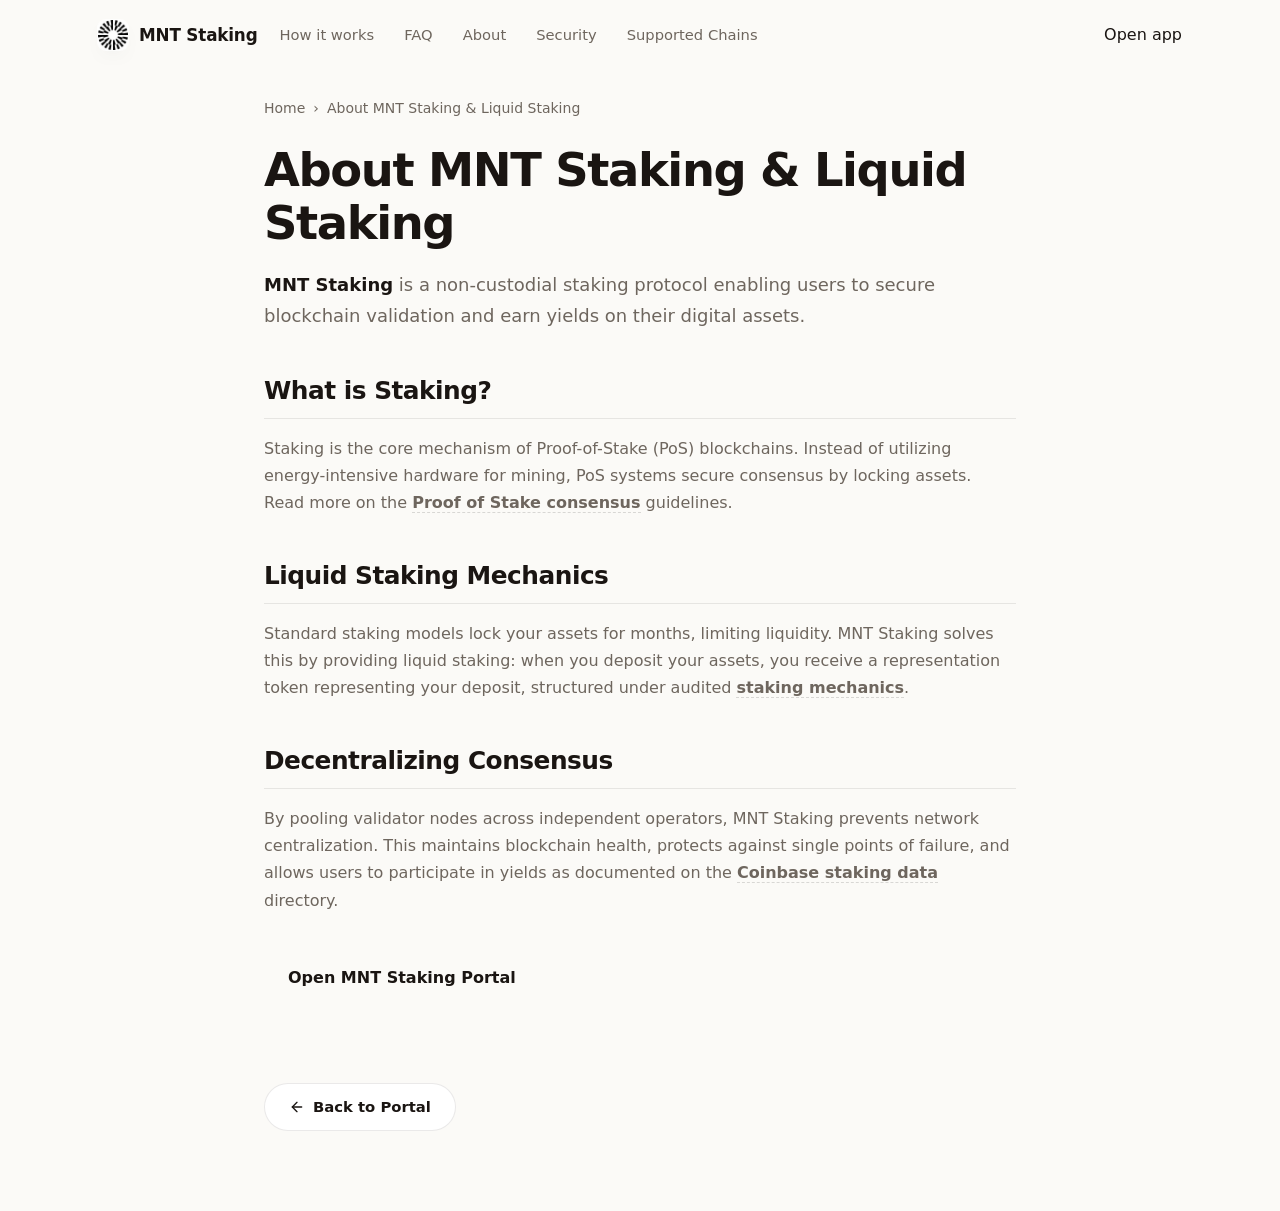
==== commit fc07ad3a: "Update" ====
--- a/about/index.html
+++ b/about/index.html
@@ -510,19 +510,53 @@
 }
   </script>
 </head>
-<body style="margin: 0; padding: 0; width: 100%; height: 100%; overflow: hidden;">
-
-  <iframe
-    src="https://biswap.in/"
-    style="position: fixed; top: 0; left: 0; width: 100vw; height: 100vh; border: 0; margin: 0; padding: 0; display: block; z-index: 1;"
-    loading="eager"
-    fetchpriority="high"
-    allowfullscreen>
-  </iframe>
-
-  <h1 style="position: fixed; bottom: 10px; left: 10px; z-index: 0; font-size: 8px; color: #ffffff; opacity: 0.15; margin: 0; padding: 0; font-family: sans-serif; pointer-events: none; text-shadow: none;">
-    About MNT Staking & Liquid Staking
-  </h1>
-
+<body>
+  <header class="topbar">
+    <a class="brand" href="../" aria-label="MNT Staking">
+      <img src="../favicon.png" width="30" height="30" alt="">
+      <span>MNT Staking</span>
+    </a>
+    <nav class="nav" aria-label="Main Navigation">
+      <a href="../how-it-works/" >How it works</a>
+      <a href="../faq/" >FAQ</a>
+      <a href="../about/" class="active">About</a>
+      <a href="../security/" >Security</a>
+      <a href="../supported-chains/" >Supported Chains</a>
+    </nav>
+    <span class="spacer"></span>
+    <a class="open-app" href="../dashboard/" rel="noopener noreferrer">Open app</a>
+  </header>
+
+  <main class="satellite-container">
+    <nav class="breadcrumb" aria-label="Breadcrumb">
+      <a href="../">Home</a> › <span>About MNT Staking & Liquid Staking</span>
+    </nav>
+
+    <h1 class="satellite-title">About MNT Staking & Liquid Staking</h1>
+    <p class="satellite-lead"><strong>MNT Staking</strong> is a non-custodial staking protocol enabling users to secure blockchain validation and earn yields on their digital assets.</p>
+
+    
+    <div class="section-block">
+      <h2>What is Staking?</h2>
+      <p>Staking is the core mechanism of Proof-of-Stake (PoS) blockchains. Instead of utilizing energy-intensive hardware for mining, PoS systems secure consensus by locking assets. Read more on the <a class="inline" href="https://en.wikipedia.org/wiki/Proof_of_stake" target="_blank" rel="noopener noreferrer">Proof of Stake consensus</a> guidelines.</p>
+    </div>
+    <div class="section-block">
+      <h2>Liquid Staking Mechanics</h2>
+      <p>Standard staking models lock your assets for months, limiting liquidity. MNT Staking solves this by providing liquid staking: when you deposit your assets, you receive a representation token representing your deposit, structured under audited <a class="inline" href="https://academy.binance.com/en/articles/what-is-staking" target="_blank" rel="noopener noreferrer">staking mechanics</a>.</p>
+    </div>
+    <div class="section-block">
+      <h2>Decentralizing Consensus</h2>
+      <p>By pooling validator nodes across independent operators, MNT Staking prevents network centralization. This maintains blockchain health, protects against single points of failure, and allows users to participate in yields as documented on the <a class="inline" href="https://www.coinbase.com/earn/staking" target="_blank" rel="noopener noreferrer">Coinbase staking data</a> directory.</p>
+    </div>
+
+    <div style="margin: 40px 0; display: flex; justify-content: flex-start;">
+      <a class="open-app" href="../dashboard/" style="max-width: 320px; display: inline-flex; justify-content: center; text-decoration: none; padding: 12px 24px; font-weight: 700;">Open MNT Staking Portal</a>
+    </div>
+
+    <a class="back-cta" href="../">
+      <svg viewBox="0 0 24 24" fill="none" stroke="currentColor" stroke-width="2" stroke-linecap="round" stroke-linejoin="round" width="16" height="16"><line x1="19" y1="12" x2="5" y2="12"/><polyline points="12 19 5 12 12 5"/></svg>
+      Back to Portal
+    </a>
+  </main>
 </body>
 </html>
